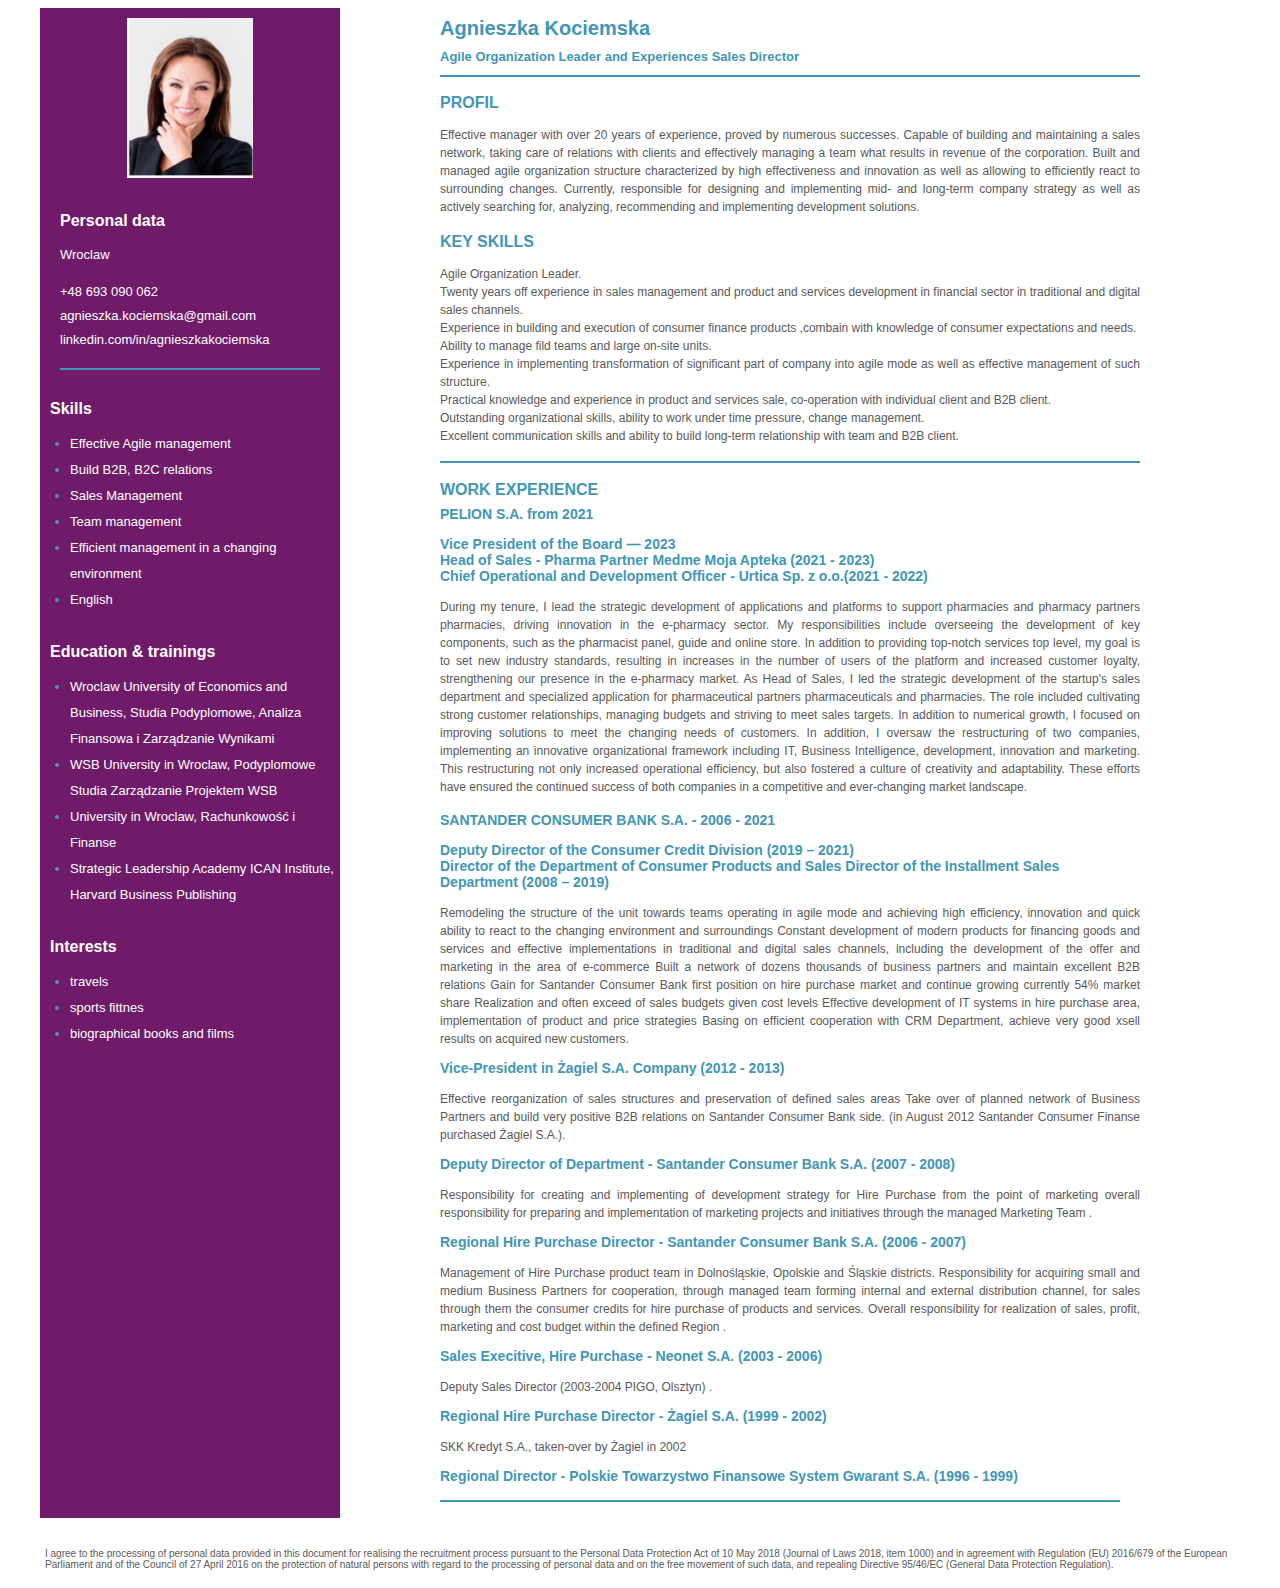
==== index.html @ 17594124 "correct tekst in english version  and polish version" ====
<!DOCTYPE html>
<html lang="en">

<head>
    <meta charset="UTF-8" />
    <meta http-equiv="X-UA-Compatible" content="IE=edge" />
    <meta name="viewport" content="width=device-width, initial-scale=1.0" />
    <title>Cv - AK</title>
    <link rel="preconnect" href="https://fonts.googleapis.com" />
    <link rel="preconnect" href="https://fonts.gstatic.com" crossorigin />
    <link href="https://fonts.googleapis.com/css2?family=Montserrat:wght@400;700&display=swap" rel="stylesheet" />
    <link href="style.css" rel="stylesheet" />
    <script src="index.js" defer></script>
</head>

<body>
    <div class="wrapper">
        <main>
            <div class="main-description">
                <h1>Agnieszka Kociemska</h1>
                <h2 class="job-title">Agile Organization Leader and Experiences Sales Director</h2>
                <h2 class="header-primary">profil</h2>
                <p class="description">
                    Effective manager with over 20 years of experience, proved by numerous successes. Capable of
                    building and maintaining a
                    sales network, taking care of relations with clients and effectively managing a team what results in
                    revenue of the
                    corporation. Built and managed agile organization structure characterized by high effectiveness and
                    innovation as well
                    as allowing to efficiently react to surrounding changes.
                    Currently, responsible for designing and implementing mid- and long-term company strategy as well as
                    actively searching
                    for, analyzing, recommending and implementing development solutions.

                </p>
            </div>
            <div>
                <h2 class="header-primary">Key skills</h2>

                <p class="description key-skills">Agile Organization Leader.<br>
                    Twenty years off experience in sales management and product and services development in financial
                    sector in
                    traditional and digital sales channels.<br>
                    Experience in building and execution of consumer finance products ,combain with knowledge of
                    consumer expectations and
                    needs.<br>
                    Ability to manage fild teams and large on-site units.<br>
                    Experience in implementing transformation of significant part of company into agile mode as well as
                    effective
                    management of such structure.<br>
                    Practical knowledge and experience in product and services sale, co-operation with individual client
                    and B2B client.<br>
                    Outstanding organizational skills, ability to work under time pressure, change management.<br>
                    Excellent communication skills and ability to build long-term relationship with team and B2B client.

                </p>
                </p>
            </div>

            <div>
                <p href="" class="borderline"></p>
                <h2 class="header-primary">Work Experience</h2>
                <!-- <div class="workicon"><img src="pelion2.png" alt="logo pelion" width="50" height="50"> -->
                <h3 class="job-name">PELION S.A. from 2021 </h3>
                <!-- </div> -->
                <h3 class="job-name">
                    Vice President of the Board — 2023
                    <br>
                    Head of Sales - Pharma Partner Medme Moja Apteka (2021 - 2023)
                    <br>
                    Chief Operational and Development Officer - Urtica Sp. z o.o.(2021 - 2022)
                </h3>
                <p class="description">During my tenure, I lead the strategic development of applications and platforms
                    to support pharmacies and pharmacy
                    partners
                    pharmacies, driving innovation in the e-pharmacy sector. My responsibilities include overseeing the
                    development of key
                    components, such as the pharmacist panel, guide and online store. In addition to providing top-notch
                    services
                    top level, my goal is to set new industry standards, resulting in increases in the number of
                    users of the platform and increased customer loyalty, strengthening our presence in the e-pharmacy
                    market.

                    As Head of Sales, I led the strategic development of the startup's sales department and specialized
                    application for
                    pharmaceutical partners
                    pharmaceuticals and pharmacies. The role included cultivating strong customer relationships,
                    managing budgets and
                    striving to meet sales targets. In addition to numerical growth, I focused on improving solutions to
                    meet the changing needs of customers.

                    In addition, I oversaw the restructuring of two companies, implementing an innovative organizational
                    framework including
                    IT, Business
                    Intelligence, development, innovation and marketing. This restructuring not only increased
                    operational efficiency, but
                    also
                    fostered a culture of creativity and adaptability. These efforts have ensured the continued success
                    of both companies in
                    a competitive and
                    ever-changing market landscape.

                </p>
                </p>
            </div>
            <div>
                <!-- <div class="workicon"><img src="stndr.png" alt="logo pelion"> -->
                <h3 class="job-name workicon">
                    SANTANDER CONSUMER BANK S.A. - 2006 - 2021
                </h3>
                <!-- </div> -->
                <h3 class="job-name">
                    Deputy Director of the Consumer Credit Division (2019 – 2021)<br> Director of the Department of
                    Consumer Products and Sales
                    Director of the Installment Sales Department (2008 – 2019)
                </h3>
                <p class="description">Remodeling the structure of the unit towards teams operating in agile mode and
                    achieving high efficiency, innovation
                    and quick ability to react to the changing environment and surroundings
                    Constant development of modern products for financing goods and services and effective
                    implementations in traditional
                    and digital sales channels, including the development of the offer and marketing in the area of
                    e-commerce
                    Built a network of dozens thousands of business partners and maintain excellent B2B relations
                    <!-- (increase from 20 th. in
                    2006 up to almost 30 th. 2021) -->
                    Gain for Santander Consumer Bank first position on hire purchase market and continue growing
                    <!-- (from third position in 2006),  -->
                    currently 54% market share
                    Realization and often exceed of sales budgets given cost levels
                    Effective development of IT systems in hire purchase area, implementation of product and price
                    strategies
                    Basing on efficient cooperation with CRM Department, achieve very good xsell results on acquired new
                    customers.
                </p>
            </div>
            <div>

                <h3 class="job-name">
                    Vice-President in Żagiel S.A. Company (2012 - 2013)
                </h3>
                <p class="description">Effective reorganization of sales structures and preservation of defined sales
                    areas
                    Take over of planned network of Business Partners and build very positive B2B relations on Santander
                    Consumer
                    Bank
                    side. (in August 2012 Santander Consumer Finanse purchased Żagiel S.A.).
                </p>
            </div>
            <div>

                <h3 class="job-name">
                    Deputy Director of Department - Santander Consumer Bank S.A. (2007 - 2008)
                </h3>
                <p class="description">Responsibility for creating and implementing of development strategy for Hire
                    Purchase from the point of marketing overall responsibility for preparing and implementation of
                    marketing projects and initiatives through the managed
                    Marketing Team
                    .</p>
            </div>
            <div>

                <h3 class="job-name">
                    Regional Hire Purchase Director - Santander Consumer Bank S.A. (2006 - 2007)
                </h3>
                <p class="description">Management of Hire Purchase product team in Dolnośląskie, Opolskie and Śląskie
                    districts. Responsibility for acquiring small and medium Business Partners for cooperation, through
                    managed team forming internal
                    and external distribution channel, for sales through them the consumer credits for hire purchase of
                    products and
                    services. Overall responsibility for realization of sales, profit, marketing and cost budget within
                    the defined Region
                    .</p>
            </div>
            <div>
                <!-- <div class="workicon"><img src="neonet.png" alt="logo pelion" width="50" height="50"> -->
                <h3 class="job-name">
                    Sales Execitive, Hire Purchase - Neonet S.A. (2003 - 2006)
                </h3>
                <!-- </div> -->
                <p class="description">Deputy Sales Director (2003-2004 PIGO, Olsztyn)
                    .</p>
            </div>

            <div>
                <!-- <div class="workicon"><img src="zagiel.png" alt="logo pelion" width="50" height="50"> -->
                <h3 class="job-name">
                    Regional Hire Purchase Director - Żagiel S.A. (1999 - 2002)
                </h3>
                <!-- </div> -->

                <p class="description">SKK Kredyt S.A., taken-over by Żagiel in 2002</p>
            </div>
            <div>

                <h3 class="job-name">
                    Regional Director - Polskie Towarzystwo Finansowe System Gwarant S.A. (1996 - 1999)
                </h3>

                <!-- <p class="description">SKK Kredyt S.A.</p> -->
            </div>

            <p class="underline"></p>

        </main>
        <aside>
            <img class="cv-photo" src="foto.png" width="300" height="auto" alt="Photography" />
            <div class="contact-block">
                <h2 class="header-secondary">Personal data</h2>
                <p class="contact-links">
                    Wroclaw</p>
                <a class="contact-links" href="tel:48 693 090 062">+48 693 090 062</a>

                <a class="contact-links" href="mailto:maciej.kociemski@gmail.com">agnieszka.kociemska@gmail.com</a>

                <a class="contact-links" href="https://linkedin.com/in/agnieszkakociemska"
                    target="_blank">linkedin.com/in/agnieszkakociemska
                </a>


                <p class="underline"></p>
            </div>
            <div class="skills-block">
                <h2 class="header-secondary">Skills</h2>
                <ul class="list-secondary">
                    <li><span class="list-secondary-item">Effective Agile management</span></li>
                    <li><span class="list-secondary-item">Build B2B, B2C relations</span></li>
                    <li><span class="list-secondary-item">Sales Management</span></li>
                    <li><span class="list-secondary-item">Team management</span></li>
                    <li><span class="list-secondary-item">Efficient management in a changing environment</span></li>
                    <li><span class="list-secondary-item">English</span></li>

                </ul>
            </div>
            <div class="education-block">
                <h2 class="header-secondary">Education & trainings</h2>
                <ul class="list-secondary">
                    <li><span class="list-secondary-item">Wroclaw University of Economics and Business, Studia
                            Podyplomowe, Analiza Finansowa i Zarządzanie Wynikami</span></li>
                    <li><span class="list-secondary-item">WSB University in Wroclaw, Podyplomowe Studia Zarządzanie
                            Projektem WSB</span></li>
                    <li><span class="list-secondary-item">University in Wroclaw, Rachunkowość i Finanse</span></li>
                    <li><span class="list-secondary-item">Strategic Leadership Academy ICAN Institute, Harvard Business
                            Publishing</span></li>


                </ul>
            </div>
            <!-- <div class="languages-block">
                <h2 class="header-secondary">Languages</h2>
                <ul class="list-secondary">
                    <li><span class="list-secondary-item">Polish - Native</span></li>
                    <li><span class="list-secondary-item">English - elementary proficency</span></li>
                </ul>
            </div> -->


            <!-- <div class="licences-block">
                <h2 class="header-secondary">Licences & ceritfications</h2>
                <ul class="list-secondary">

                    <li>
                        <span class="list-secondary-item">Certificate Fullstack Developer</span>
                    </li>
                    <li>
                        <span class="list-secondary-item">Certified Internet Marketer Google</span>
                    </li>
                    <li>
                        <span class="list-secondary-item">Skills of Tommorow Google and SGH Warsaw</span>
                    </li>
                </ul>
            </div> -->
            <div class="interest-block">
                <h2 class="header-secondary">Interests</h2>
                <ul class="list-secondary">
                    <li><span class="list-secondary-item"> travels </span></li>
                    <li><span class="list-secondary-item"> sports fittnes </span></li>
                    <li><span class="list-secondary-item"> biographical books and films</span></li>
                    </p>
            </div>
        </aside>
    </div>
    <footer class="wrapper-footer">
        <p class="text-footer">
            I agree to the processing of personal data provided in this document for
            realising the recruitment process pursuant to the Personal Data
            Protection Act of 10 May 2018 (Journal of Laws 2018, item 1000) and in
            agreement with Regulation (EU) 2016/679 of the European Parliament and
            of the Council of 27 April 2016 on the protection of natural persons
            with regard to the processing of personal data and on the free movement
            of such data, and repealing Directive 95/46/EC (General Data Protection
            Regulation).
        </p>
    </footer>
</body>

</html>
---- style.css ----
* {
  color: rgb(65, 150, 183);
}

body {
  font-family: Verdana, Geneva, Tahoma, sans-serif;
  background: #ffffff;
}

.wrapper {
  display: flex;
  flex-direction: row-reverse;
  justify-content: center;
  width: 1200px;
  margin: 0 auto 0 auto;
  background: #fff;
}

span {
  color: #fff;
}

.descript_ {
  color: #0077b5;
}
.wrapper-footer {
  display: flex;
  flex-direction: row-reverse;
  justify-content: center;
  width: 1200px;
  margin: 0 auto 0 auto;
  background: #ffffff;
  margin-top: 20px;
}

.text-footer {
  padding-left: 5px;
  padding-right: 5px;
  font-size: 10px;
  color: #595959;
}

aside {
  width: 400px;
  background: #680f62f2;
  height: auto;
}

.cv-photo {
  border: transparent;
  margin-top: 10px;

  width: 300px;
  height: 160px;

  object-fit: contain;
}

.header-secondary {
  color: #ffffff;
}

.underline {
  border-bottom: 1px solid #fff;
  width: auto;
  margin-right: 20px;
}

.contact-links {
  text-decoration: none;
  color: #ffffff;
  font-size: 13px;
  line-height: 24px;
}

.bold {
  font-weight: 700;
}

.list-secondary {
  font-size: 13px;
  line-height: 26px;
  margin-left: 20px;
  padding-left: 0px;
  /* list-style-position: inside; */
}

.list-third {
  list-style: none;
}

.list-third-item {
  font-size: 13px;
  line-height: 24px;
  margin-left: -40px;
  padding-left: 0px;
  list-style-position: inside;
}

.list-secondary-item {
  color: #ffffff;
}

.contact-block {
  margin-top: 30px;
  margin-left: 20px;
}

.skills-block {
  margin-top: 30px;
  margin-left: 10px;
}
.borderline {
  margin-top: 10px;
  border-bottom: 2px solid;
}

.education-block {
  margin-top: 30px;
  margin-left: 10px;
}

.licences-block {
  margin-top: 30px;
  margin-left: 10px;
}

.languages-block {
  margin-top: 30px;
  margin-left: 10px;
}

.interest-block {
  margin-top: 30px;
  margin-left: 10px;
}

main {
  padding: 15px 100px 0px 100px;
  height: auto;
}

.main-description {
  width: 700px;
}

.job-title {
  font-size: 13px;
  font-weight: 700;
  line-height: 17px;
  border-bottom: 2px solid;
  padding-bottom: 10px;
}

.underline {
  border-bottom: 2px solid;
  /* padding-bottom: 5px; */
}

h1 {
  font-size: 20px;
  font-weight: 700;
  line-height: 10px;
  margin: 0px;
}

h2 {
  font-size: 16px;
  margin-top: 15px;
  margin-bottom: 5px;
}

h3 {
  /* margin-top: 5px; */
  /* margin-bottom: 5px; */
}

.description {
  color: #595959;
  font-size: 12px;
  font-weight: 400;
  line-height: 18px;
  text-align: justify;
}

.projects {
  width: 700px;
}

.list-primary {
  font-size: 13px;
  font-weight: 700;
  line-height: 24px;
  padding-left: 0;
  list-style-position: inside;
  display: flex;
  flex-direction: column;
}

.list-primary li {
  display: flex;
  justify-content: space-between;
  margin-bottom: 10px;
}

.list-primary-item {
  color: #595959;
  font-size: 13px;
  font-weight: 400;
  line-height: 24px;
  text-decoration-line: underline;
  text-align: right;
}

.border {
  font-size: 4px;
  color: #ffffff;
  border-bottom: dashed 1px #a8a8a8;
}

.header-primary {
  padding-top: 2px;
  padding-bottom: 2px;
  text-transform: uppercase;
  font-size: 16px;
  font-weight: 700;
  line-height: 18px;
}
.workicon {
  display: flex;
  align-items: center;
  padding: 0px;
}
.workicon h3 {
  margin-left: 10px;
}
.workicon img {
  margin-left: -60px;
}

.job-name {
  margin-top: 5px;
  font-size: 14px;
  font-weight: 700;
}

.highlight {
  color: #fb6d3a;
}

.job-date {
  color: #a8a8a8;
  font-size: 12px;
  font-weight: 400;
  margin-top: 5px;
  margin-bottom: 5px;
}

.job-list {
  font-size: 13px;
  font-weight: 400;
  line-height: 20px;
  text-align: justify;
  margin-top: 5px;
}

.education {
  margin-top: 20px;
}

.university {
  color: #fb6d3a;
  font-size: 15px;
  font-weight: 700;
  line-height: 20px;
}
/* 
.other {
  color: #ffffff;
  font-size: 13px;
  line-height: 20px;
  padding-right: 30px;
} */

.projects-description {
  display: flex;
  margin: 0px;
}

.project-item {
  font-size: 12px;
  font-weight: 400;
  line-height: 14px;
}

.list-primary-text {
  font-weight: 700;
}

.linkedin-icon {
  fill: #0077b5;
  margin-top: 15px;
  margin-left: 15px;
}

.github-icon {
  fill: #0077b5;
  /* margin-top: 15px;
    margin-left: 15px; */
}
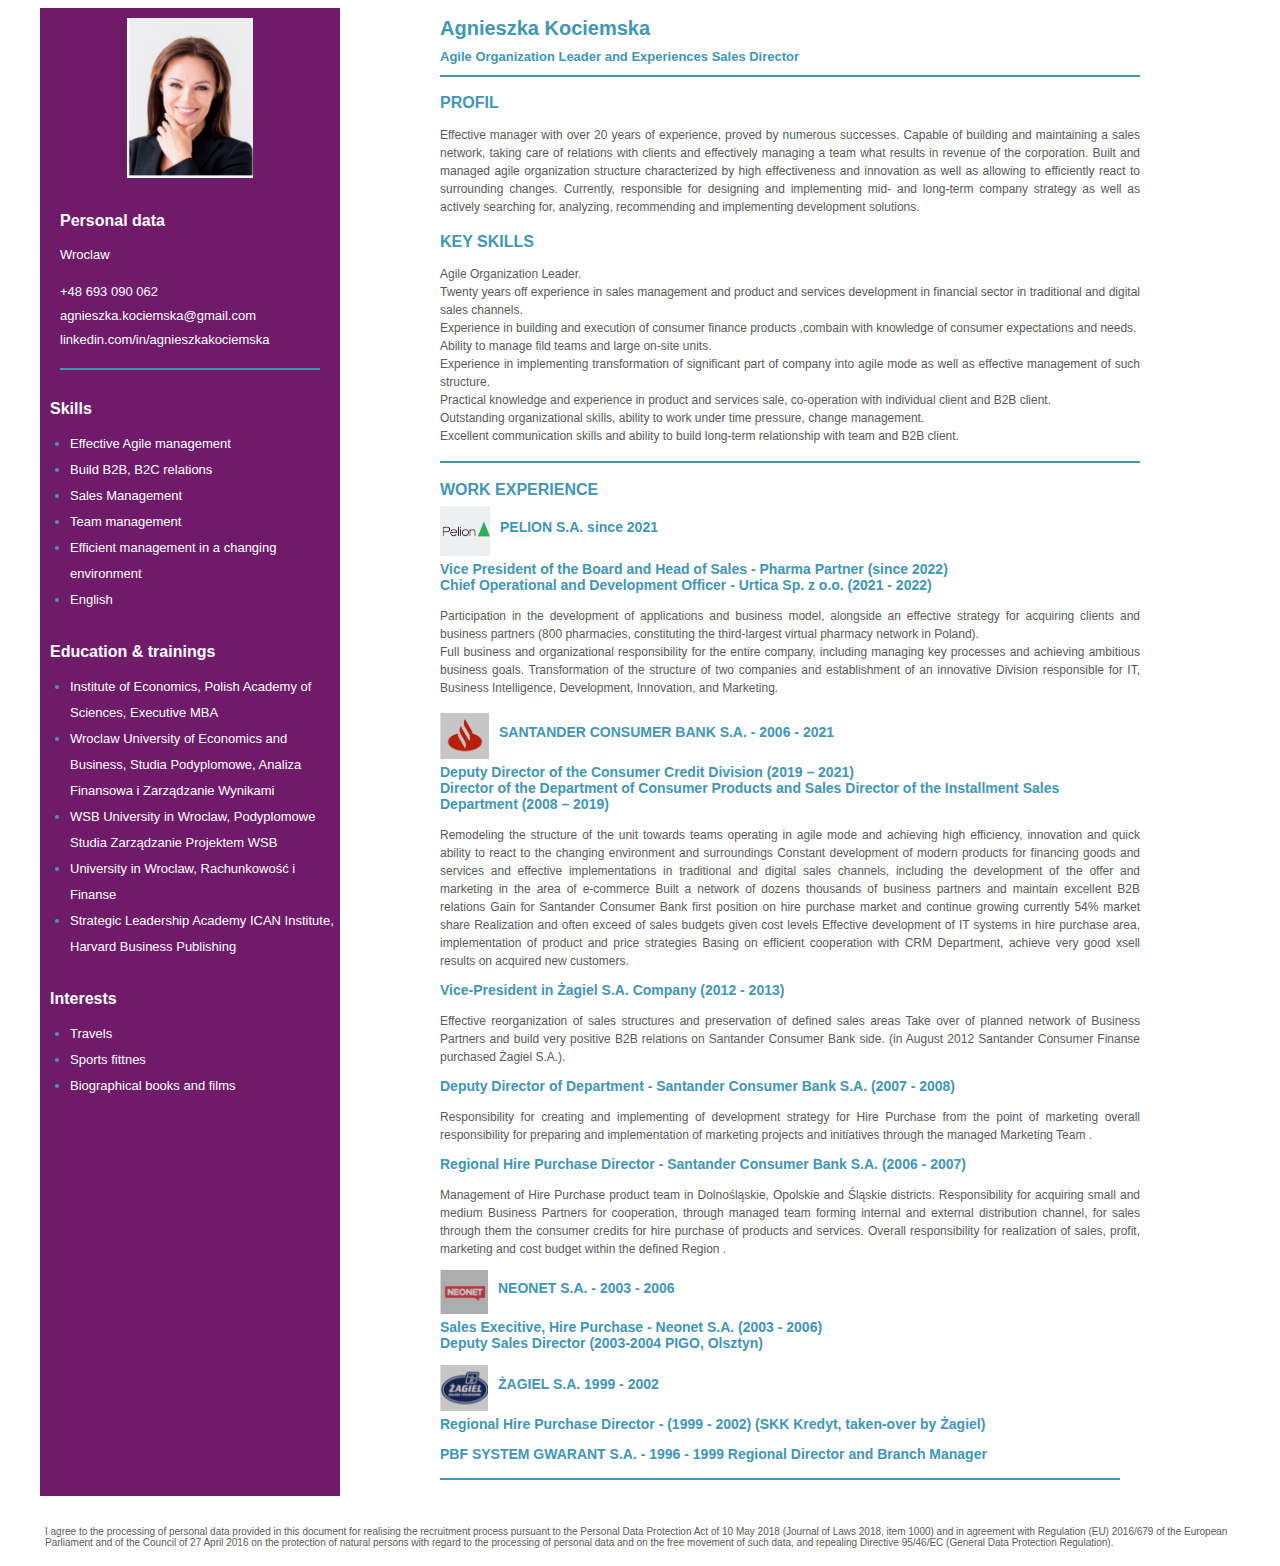
==== commit c754091d: "fix text" ====
--- a/index.html
+++ b/index.html
@@ -60,55 +60,33 @@
             <div>
                 <p href="" class="borderline"></p>
                 <h2 class="header-primary">Work Experience</h2>
-                <!-- <div class="workicon"><img src="pelion2.png" alt="logo pelion" width="50" height="50"> -->
-                <h3 class="job-name">PELION S.A. from 2021 </h3>
-                <!-- </div> -->
-                <h3 class="job-name">
-                    Vice President of the Board — 2023
+                <div class="workicon"><img src="pelion2.png" alt="logo pelion" width="50" height="50">
+                    <h3 class="job-name">PELION S.A. since 2021 </h3>
+                </div>
+                <h3 class="job-name">
+                    Vice President of the Board and
+
+                    Head of Sales - Pharma Partner (since 2022)
                     <br>
-                    Head of Sales - Pharma Partner Medme Moja Apteka (2021 - 2023)
-                    <br>
-                    Chief Operational and Development Officer - Urtica Sp. z o.o.(2021 - 2022)
-                </h3>
-                <p class="description">During my tenure, I lead the strategic development of applications and platforms
-                    to support pharmacies and pharmacy
-                    partners
-                    pharmacies, driving innovation in the e-pharmacy sector. My responsibilities include overseeing the
-                    development of key
-                    components, such as the pharmacist panel, guide and online store. In addition to providing top-notch
-                    services
-                    top level, my goal is to set new industry standards, resulting in increases in the number of
-                    users of the platform and increased customer loyalty, strengthening our presence in the e-pharmacy
-                    market.
-
-                    As Head of Sales, I led the strategic development of the startup's sales department and specialized
-                    application for
-                    pharmaceutical partners
-                    pharmaceuticals and pharmacies. The role included cultivating strong customer relationships,
-                    managing budgets and
-                    striving to meet sales targets. In addition to numerical growth, I focused on improving solutions to
-                    meet the changing needs of customers.
-
-                    In addition, I oversaw the restructuring of two companies, implementing an innovative organizational
-                    framework including
-                    IT, Business
-                    Intelligence, development, innovation and marketing. This restructuring not only increased
-                    operational efficiency, but
-                    also
-                    fostered a culture of creativity and adaptability. These efforts have ensured the continued success
-                    of both companies in
-                    a competitive and
-                    ever-changing market landscape.
-
-                </p>
-                </p>
-            </div>
-            <div>
-                <!-- <div class="workicon"><img src="stndr.png" alt="logo pelion"> -->
-                <h3 class="job-name workicon">
-                    SANTANDER CONSUMER BANK S.A. - 2006 - 2021
-                </h3>
-                <!-- </div> -->
+                    Chief Operational and Development Officer - Urtica Sp. z o.o. (2021 - 2022)
+                </h3>
+                <p class="description">
+
+                    Participation in the development of applications and business model, alongside an effective strategy for acquiring
+                    clients and business partners (800 pharmacies, constituting the third-largest virtual pharmacy network in Poland). <br>Full
+                    business and organizational responsibility for the entire company, including managing key processes and achieving
+                    ambitious business goals. Transformation of the structure of two companies and establishment of an innovative Division
+                    responsible for IT, Business Intelligence, Development, Innovation, and Marketing.
+
+                </p>
+                </p>
+            </div>
+            <div>
+                <div class="workicon"><img src="stndr.png" alt="logo pelion">
+                    <h3 class="job-name workicon">
+                        SANTANDER CONSUMER BANK S.A. - 2006 - 2021
+                    </h3>
+                </div>
                 <h3 class="job-name">
                     Deputy Director of the Consumer Credit Division (2019 – 2021)<br> Director of the Department of
                     Consumer Products and Sales
@@ -174,31 +152,34 @@
             </div>
             <div>
                 <!-- <div class="workicon"><img src="neonet.png" alt="logo pelion" width="50" height="50"> -->
-                <h3 class="job-name">
-                    Sales Execitive, Hire Purchase - Neonet S.A. (2003 - 2006)
-                </h3>
-                <!-- </div> -->
-                <p class="description">Deputy Sales Director (2003-2004 PIGO, Olsztyn)
-                    .</p>
+                <div class="workicon"><img src="neonet.png" alt="logo pelion">
+                    <h3 class="job-name workicon">
+                        NEONET S.A. - 2003 - 2006
+                    </h3>
+                </div>
+                <h3 class="job-name">
+                    Sales Execitive, Hire Purchase - Neonet S.A. (2003 - 2006)<br>Deputy Sales Director (2003-2004 PIGO,
+                    Olsztyn)
+
             </div>
 
             <div>
                 <!-- <div class="workicon"><img src="zagiel.png" alt="logo pelion" width="50" height="50"> -->
-                <h3 class="job-name">
-                    Regional Hire Purchase Director - Żagiel S.A. (1999 - 2002)
-                </h3>
-                <!-- </div> -->
-
-                <p class="description">SKK Kredyt S.A., taken-over by Żagiel in 2002</p>
-            </div>
-            <div>
-
-                <h3 class="job-name">
-                    Regional Director - Polskie Towarzystwo Finansowe System Gwarant S.A. (1996 - 1999)
-                </h3>
-
-                <!-- <p class="description">SKK Kredyt S.A.</p> -->
-            </div>
+                <div class="workicon"><img src="zagiel.png" alt="logo pelion">
+                    <h3 class="job-name workicon">ŻAGIEL S.A. 1999 - 2002</h3>
+                </div>
+                <h3 class="job-name">Regional Hire Purchase Director - (1999 - 2002)
+                    (SKK Kredyt, taken-over by Żagiel)</p>
+            </div>
+            <div>
+
+                <!-- <div class="workicon"><img src="zagiel.png" alt="logo pelion"> -->
+                <h3 class="job-name workicon">PBF SYSTEM GWARANT S.A. - 1996 - 1999
+                    Regional Director and Branch Manager </h3>
+            </div>
+
+            <!-- <p class="description">SKK Kredyt S.A.</p> -->
+            <!-- </div> -->
 
             <p class="underline"></p>
 
@@ -235,6 +216,8 @@
             <div class="education-block">
                 <h2 class="header-secondary">Education & trainings</h2>
                 <ul class="list-secondary">
+                    <li><span class="list-secondary-item">Institute of Economics, Polish Academy of Sciences, Executive MBA
+                            </span></li>
                     <li><span class="list-secondary-item">Wroclaw University of Economics and Business, Studia
                             Podyplomowe, Analiza Finansowa i Zarządzanie Wynikami</span></li>
                     <li><span class="list-secondary-item">WSB University in Wroclaw, Podyplomowe Studia Zarządzanie
@@ -246,36 +229,14 @@
 
                 </ul>
             </div>
-            <!-- <div class="languages-block">
-                <h2 class="header-secondary">Languages</h2>
-                <ul class="list-secondary">
-                    <li><span class="list-secondary-item">Polish - Native</span></li>
-                    <li><span class="list-secondary-item">English - elementary proficency</span></li>
-                </ul>
-            </div> -->
-
-
-            <!-- <div class="licences-block">
-                <h2 class="header-secondary">Licences & ceritfications</h2>
-                <ul class="list-secondary">
-
-                    <li>
-                        <span class="list-secondary-item">Certificate Fullstack Developer</span>
-                    </li>
-                    <li>
-                        <span class="list-secondary-item">Certified Internet Marketer Google</span>
-                    </li>
-                    <li>
-                        <span class="list-secondary-item">Skills of Tommorow Google and SGH Warsaw</span>
-                    </li>
-                </ul>
-            </div> -->
+
+
             <div class="interest-block">
                 <h2 class="header-secondary">Interests</h2>
                 <ul class="list-secondary">
-                    <li><span class="list-secondary-item"> travels </span></li>
-                    <li><span class="list-secondary-item"> sports fittnes </span></li>
-                    <li><span class="list-secondary-item"> biographical books and films</span></li>
+                    <li><span class="list-secondary-item"> Travels </span></li>
+                    <li><span class="list-secondary-item"> Sports fittnes </span></li>
+                    <li><span class="list-secondary-item"> Biographical books and films</span></li>
                     </p>
             </div>
         </aside>
--- a/style.css
+++ b/style.css
@@ -235,7 +235,7 @@
   margin-left: 10px;
 }
 .workicon img {
-  margin-left: -60px;
+  margin-left: 0px;
 }
 
 .job-name {
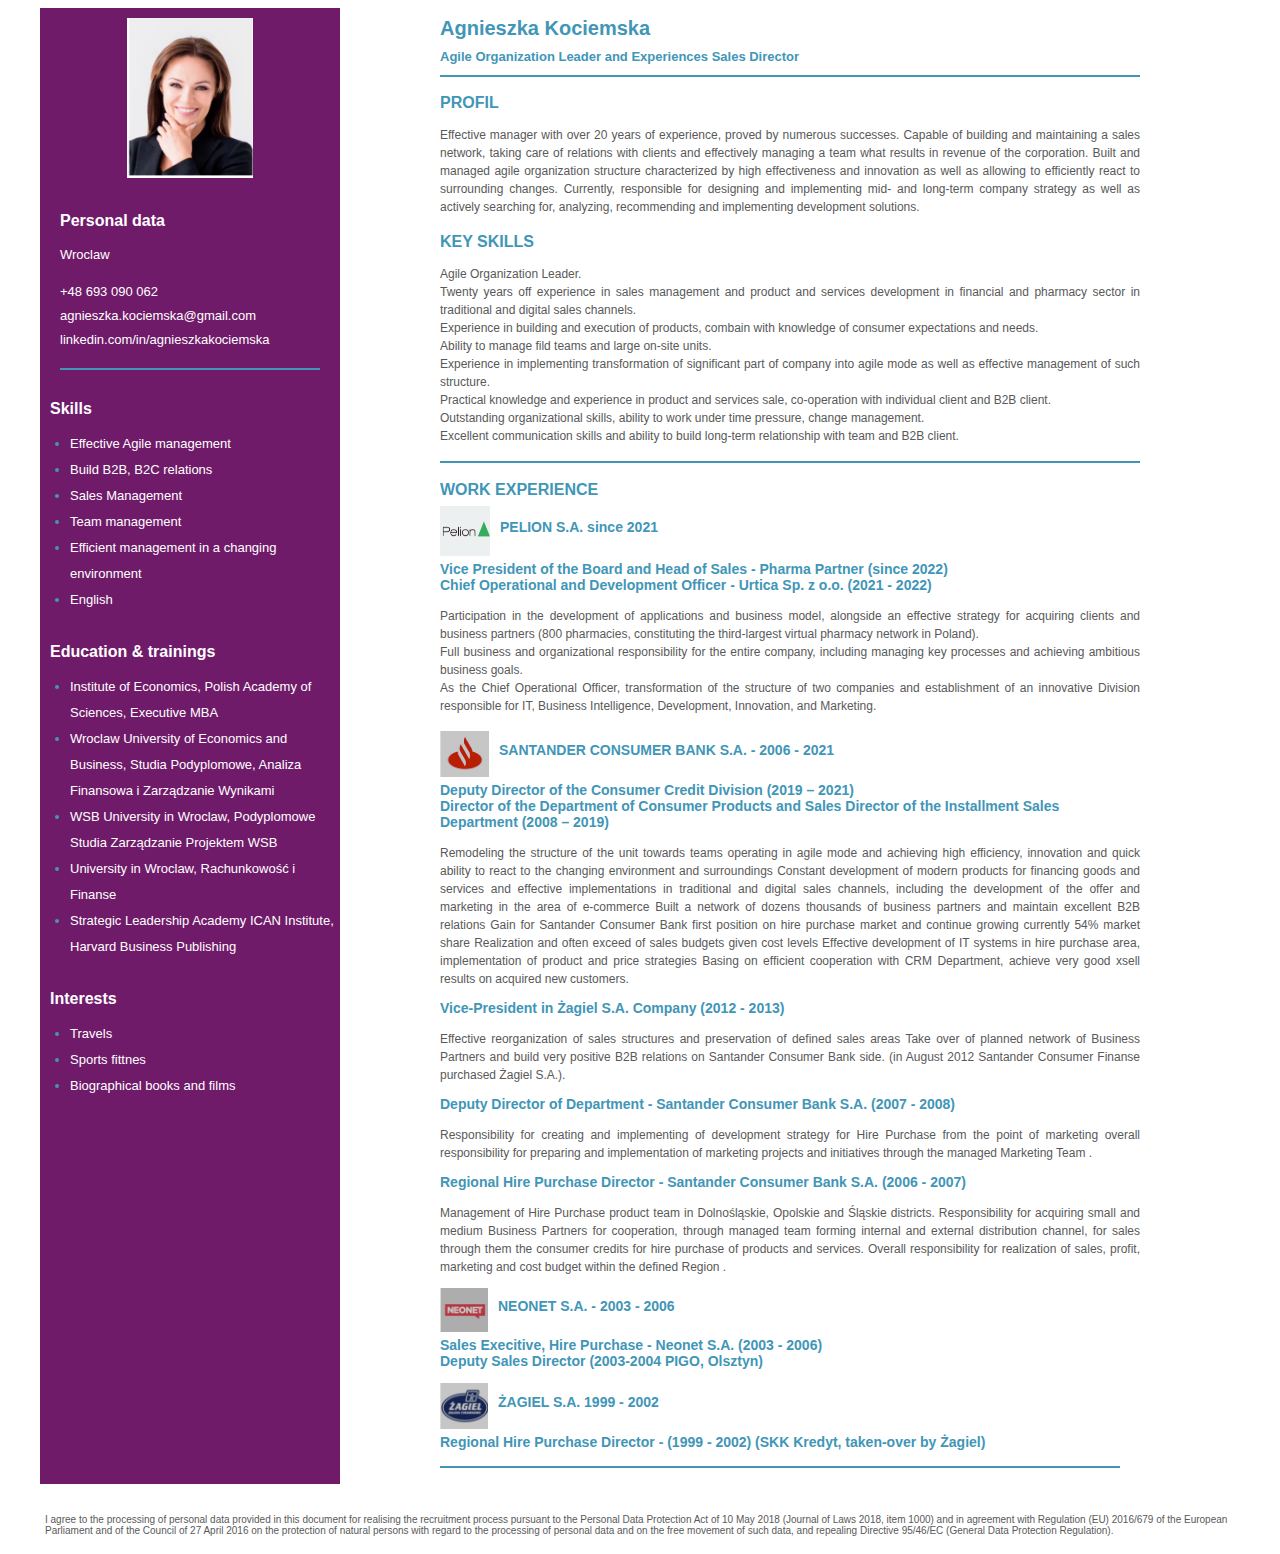
==== commit 046bdcce: "fix bug and add texts" ====
--- a/index.html
+++ b/index.html
@@ -38,10 +38,10 @@
                 <h2 class="header-primary">Key skills</h2>
 
                 <p class="description key-skills">Agile Organization Leader.<br>
-                    Twenty years off experience in sales management and product and services development in financial
+                    Twenty years off experience in sales management and product and services development in financial and pharmacy
                     sector in
                     traditional and digital sales channels.<br>
-                    Experience in building and execution of consumer finance products ,combain with knowledge of
+                    Experience in building and execution of products, combain with knowledge of
                     consumer expectations and
                     needs.<br>
                     Ability to manage fild teams and large on-site units.<br>
@@ -75,7 +75,7 @@
                     Participation in the development of applications and business model, alongside an effective strategy for acquiring
                     clients and business partners (800 pharmacies, constituting the third-largest virtual pharmacy network in Poland). <br>Full
                     business and organizational responsibility for the entire company, including managing key processes and achieving
-                    ambitious business goals. Transformation of the structure of two companies and establishment of an innovative Division
+                    ambitious business goals. <br>As the Chief Operational Officer, transformation  of the structure of two companies and establishment of an innovative Division
                     responsible for IT, Business Intelligence, Development, Innovation, and Marketing.
 
                 </p>
@@ -171,15 +171,9 @@
                 <h3 class="job-name">Regional Hire Purchase Director - (1999 - 2002)
                     (SKK Kredyt, taken-over by Żagiel)</p>
             </div>
-            <div>
-
-                <!-- <div class="workicon"><img src="zagiel.png" alt="logo pelion"> -->
-                <h3 class="job-name workicon">PBF SYSTEM GWARANT S.A. - 1996 - 1999
-                    Regional Director and Branch Manager </h3>
-            </div>
-
-            <!-- <p class="description">SKK Kredyt S.A.</p> -->
-            <!-- </div> -->
+           
+
+               
 
             <p class="underline"></p>
 
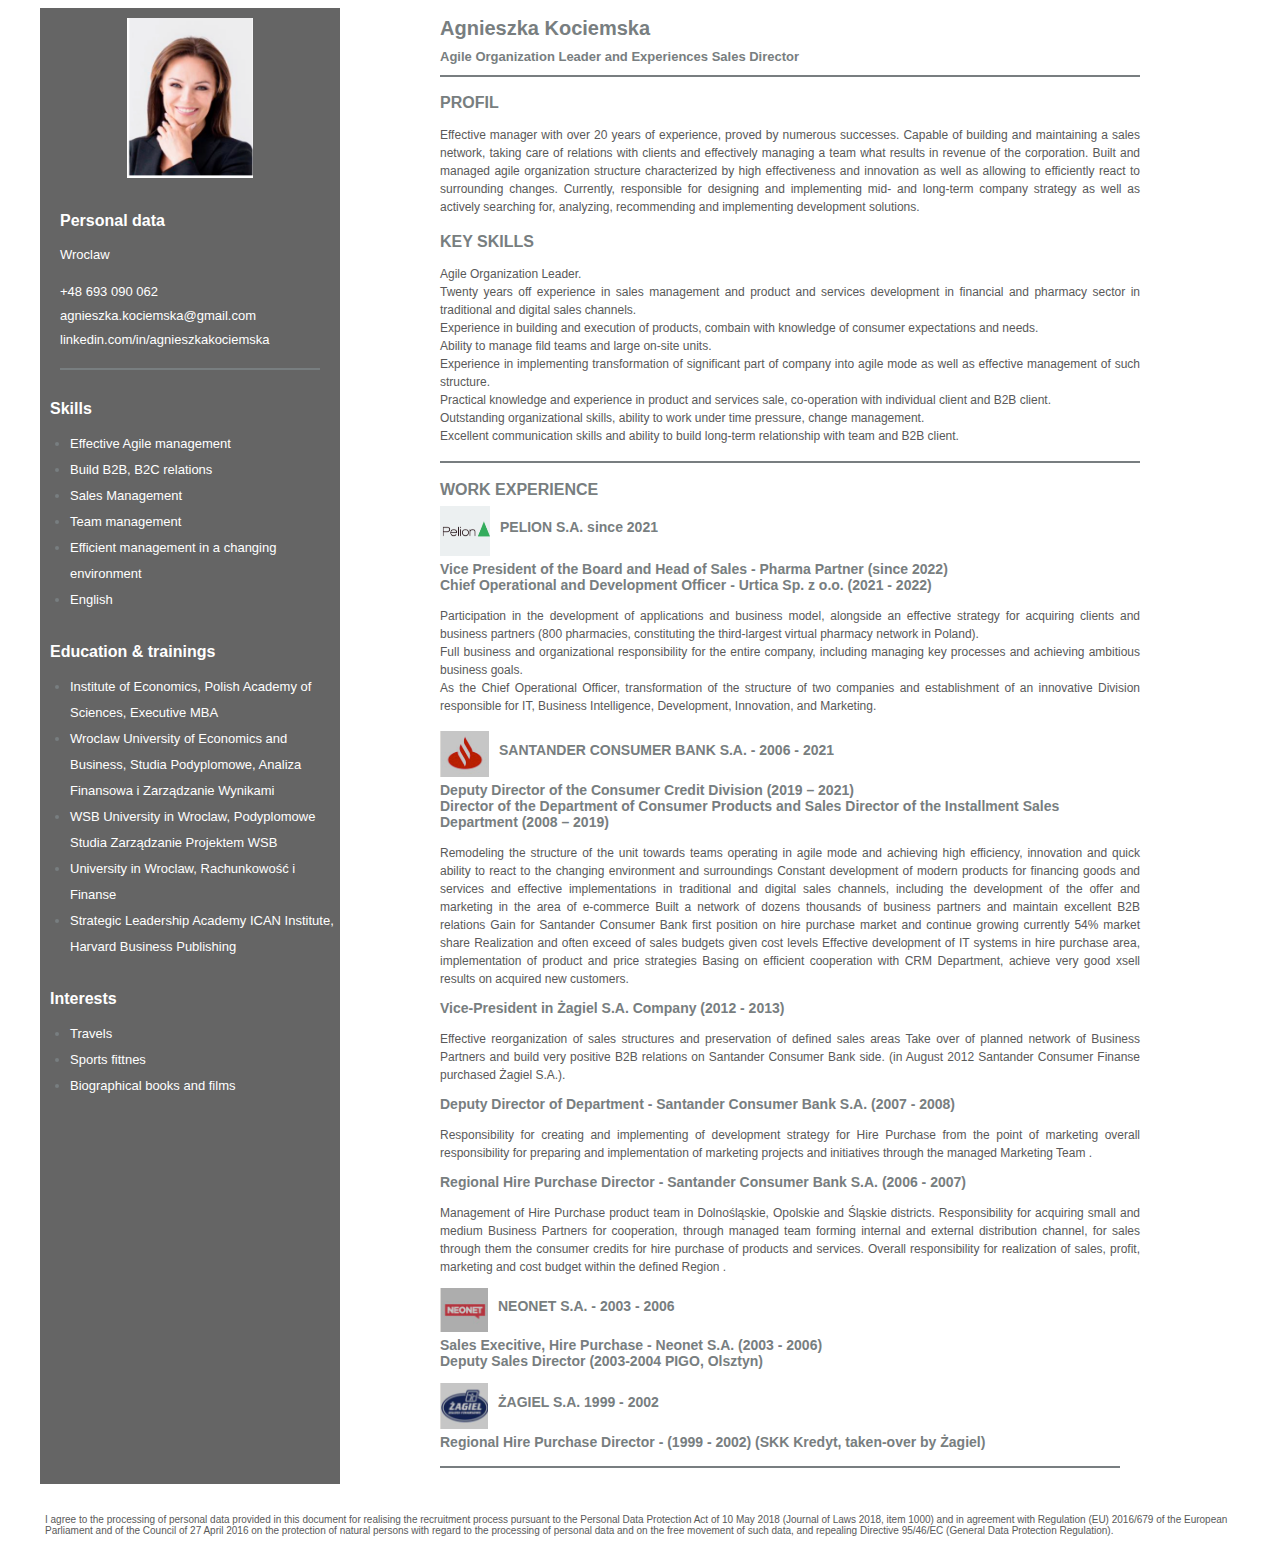
==== commit 74fcdcc1: "style" ====
--- a/index.html
+++ b/index.html
@@ -38,7 +38,8 @@
                 <h2 class="header-primary">Key skills</h2>
 
                 <p class="description key-skills">Agile Organization Leader.<br>
-                    Twenty years off experience in sales management and product and services development in financial and pharmacy
+                    Twenty years off experience in sales management and product and services development in financial
+                    and pharmacy
                     sector in
                     traditional and digital sales channels.<br>
                     Experience in building and execution of products, combain with knowledge of
@@ -72,10 +73,14 @@
                 </h3>
                 <p class="description">
 
-                    Participation in the development of applications and business model, alongside an effective strategy for acquiring
-                    clients and business partners (800 pharmacies, constituting the third-largest virtual pharmacy network in Poland). <br>Full
-                    business and organizational responsibility for the entire company, including managing key processes and achieving
-                    ambitious business goals. <br>As the Chief Operational Officer, transformation  of the structure of two companies and establishment of an innovative Division
+                    Participation in the development of applications and business model, alongside an effective strategy
+                    for acquiring
+                    clients and business partners (800 pharmacies, constituting the third-largest virtual pharmacy
+                    network in Poland). <br>Full
+                    business and organizational responsibility for the entire company, including managing key processes
+                    and achieving
+                    ambitious business goals. <br>As the Chief Operational Officer, transformation of the structure of
+                    two companies and establishment of an innovative Division
                     responsible for IT, Business Intelligence, Development, Innovation, and Marketing.
 
                 </p>
@@ -171,15 +176,16 @@
                 <h3 class="job-name">Regional Hire Purchase Director - (1999 - 2002)
                     (SKK Kredyt, taken-over by Żagiel)</p>
             </div>
-           
-
-               
+
+
+
 
             <p class="underline"></p>
 
         </main>
-        <aside>
+        <aside><a href="pl-index.html">
             <img class="cv-photo" src="foto.png" width="300" height="auto" alt="Photography" />
+           </a>
             <div class="contact-block">
                 <h2 class="header-secondary">Personal data</h2>
                 <p class="contact-links">
@@ -210,8 +216,9 @@
             <div class="education-block">
                 <h2 class="header-secondary">Education & trainings</h2>
                 <ul class="list-secondary">
-                    <li><span class="list-secondary-item">Institute of Economics, Polish Academy of Sciences, Executive MBA
-                            </span></li>
+                    <li><span class="list-secondary-item">Institute of Economics, Polish Academy of Sciences, Executive
+                            MBA
+                        </span></li>
                     <li><span class="list-secondary-item">Wroclaw University of Economics and Business, Studia
                             Podyplomowe, Analiza Finansowa i Zarządzanie Wynikami</span></li>
                     <li><span class="list-secondary-item">WSB University in Wroclaw, Podyplomowe Studia Zarządzanie
--- a/style.css
+++ b/style.css
@@ -1,5 +1,5 @@
 * {
-  color: rgb(65, 150, 183);
+  color: rgb(120, 126, 128);
 }
 
 body {
@@ -42,7 +42,7 @@
 
 aside {
   width: 400px;
-  background: #680f62f2;
+  background: rgb(101, 101, 101);
   height: auto;
 }
 
@@ -168,11 +168,6 @@
   font-size: 16px;
   margin-top: 15px;
   margin-bottom: 5px;
-}
-
-h3 {
-  /* margin-top: 5px; */
-  /* margin-bottom: 5px; */
 }
 
 .description {
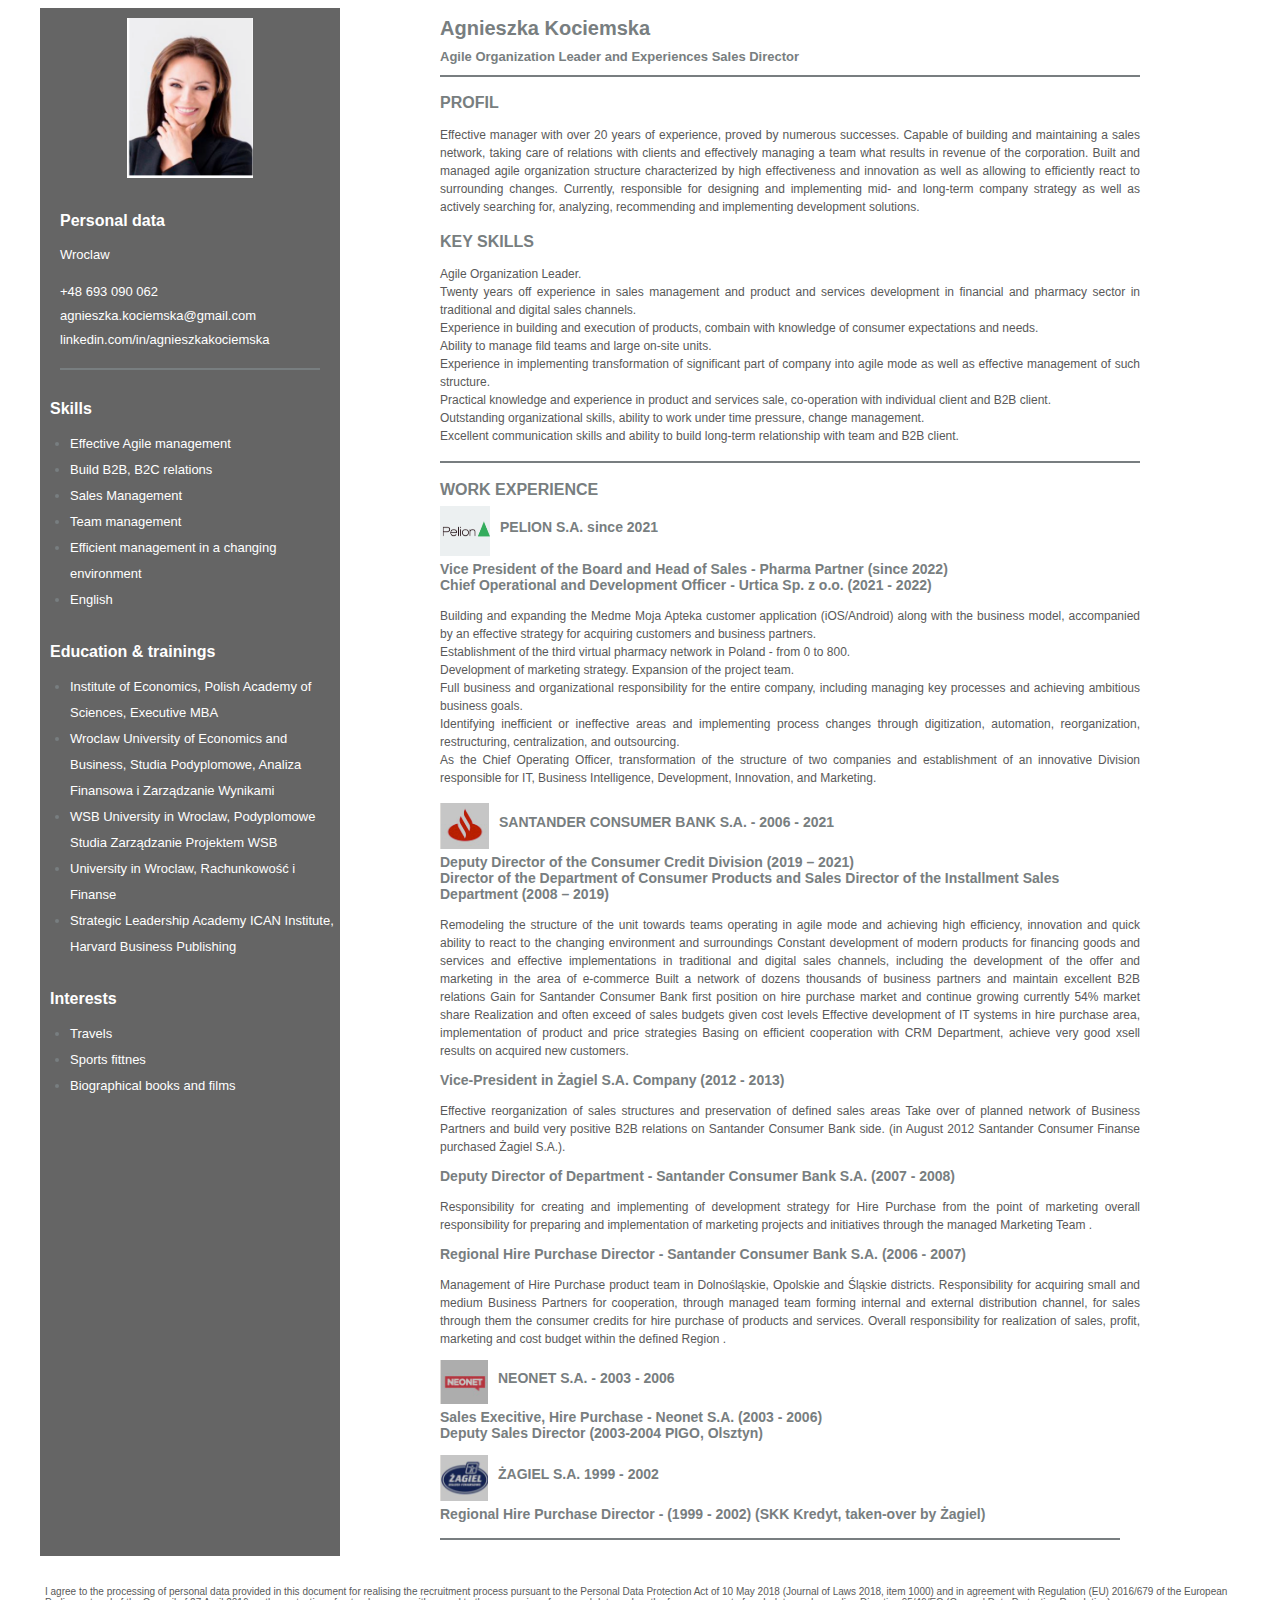
==== commit fd841e6f: "change work exp" ====
--- a/index.html
+++ b/index.html
@@ -73,7 +73,7 @@
                 </h3>
                 <p class="description">
 
-                    Participation in the development of applications and business model, alongside an effective strategy
+                    <!-- Participation in the development of applications and business model, alongside an effective strategy
                     for acquiring
                     clients and business partners (800 pharmacies, constituting the third-largest virtual pharmacy
                     network in Poland). <br>Full
@@ -81,8 +81,17 @@
                     and achieving
                     ambitious business goals. <br>As the Chief Operational Officer, transformation of the structure of
                     two companies and establishment of an innovative Division
-                    responsible for IT, Business Intelligence, Development, Innovation, and Marketing.
-
+                    responsible for IT, Business Intelligence, Development, Innovation, and Marketing. -->
+Building and expanding the Medme Moja Apteka customer application (iOS/Android) along with the business model,
+accompanied by an effective strategy for acquiring customers and business partners.
+<br>Establishment of the third virtual pharmacy network in Poland - from 0 to 800.
+<br>Development of marketing strategy. Expansion of the project team.
+<br>Full business and organizational responsibility for the entire company, including managing key processes and
+achieving ambitious business goals.
+<br>Identifying inefficient or ineffective areas and implementing process changes through digitization, automation,
+reorganization, restructuring, centralization, and outsourcing.
+<br>As the Chief Operating Officer, transformation of the structure of two companies and establishment of an innovative
+Division responsible for IT, Business Intelligence, Development, Innovation, and Marketing.
                 </p>
                 </p>
             </div>
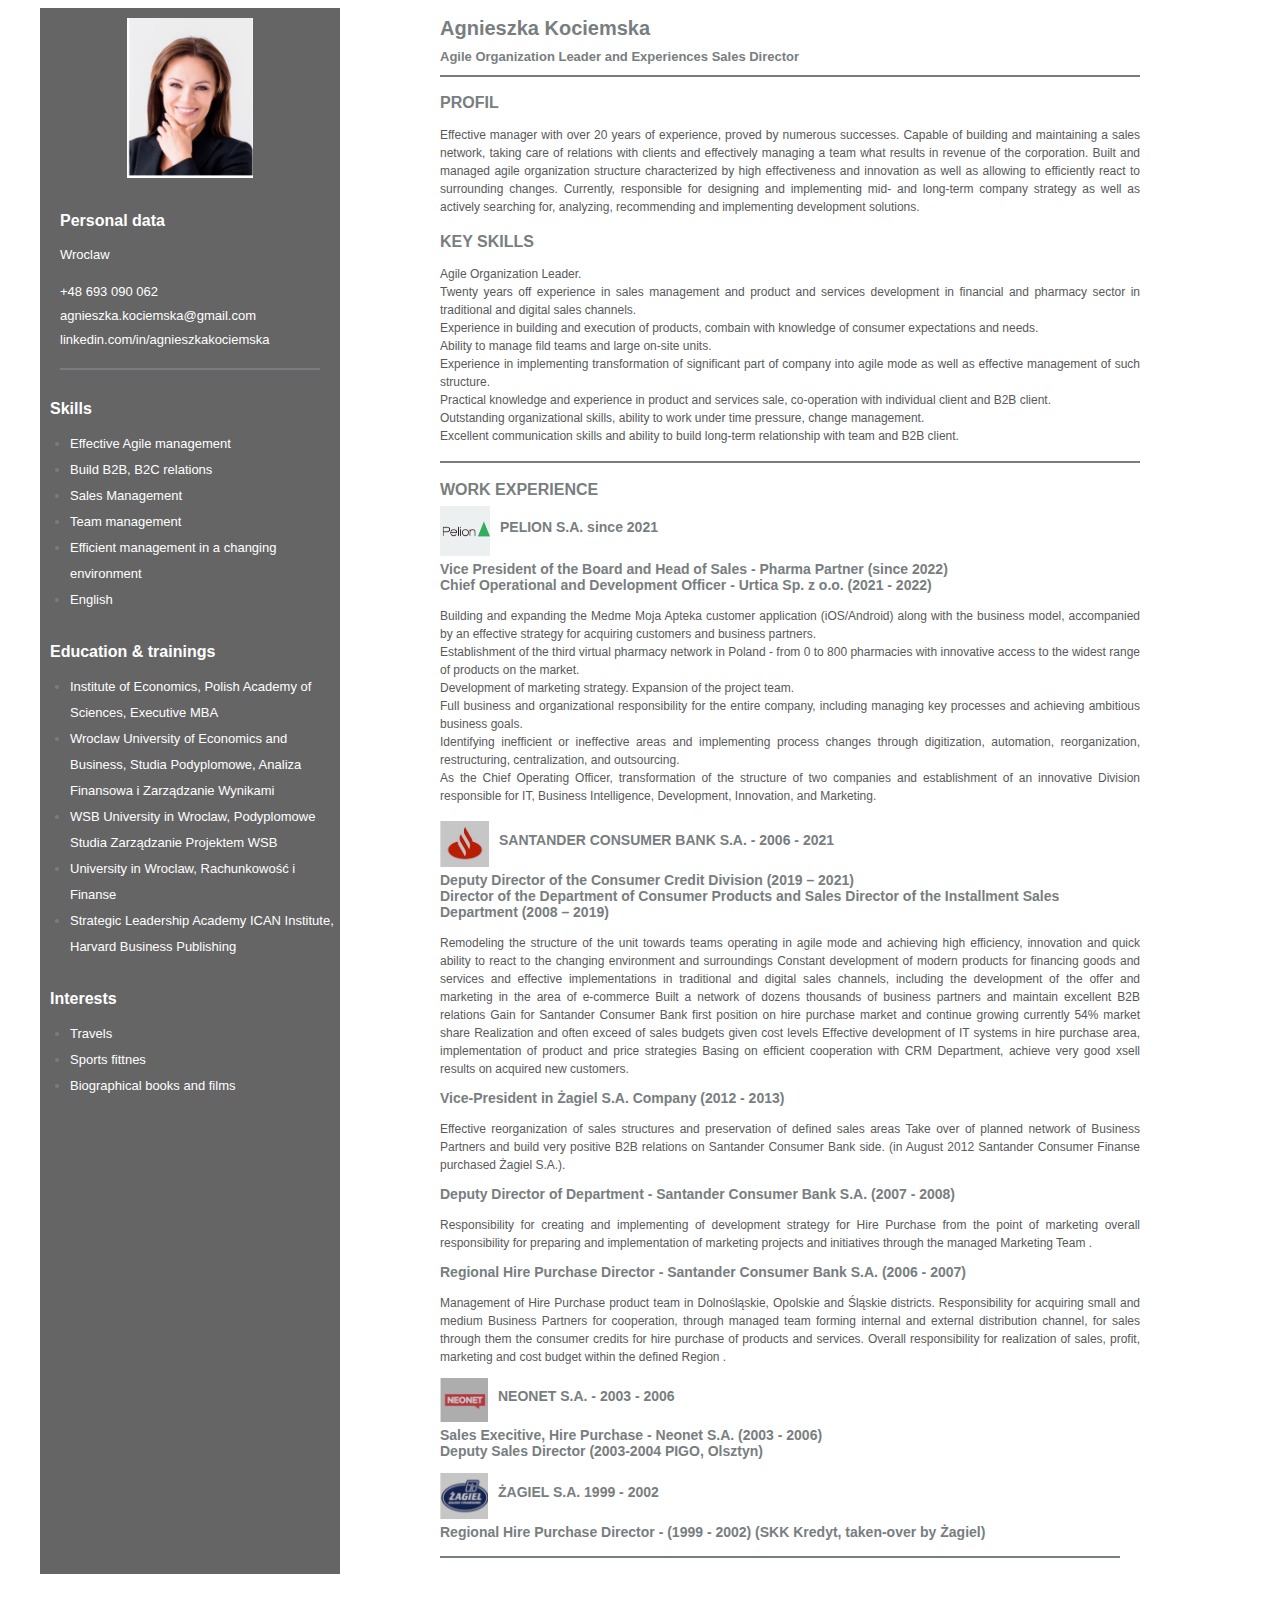
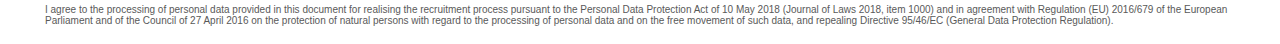
==== commit 7c07e92f: "add work exp" ====
--- a/index.html
+++ b/index.html
@@ -84,7 +84,7 @@
                     responsible for IT, Business Intelligence, Development, Innovation, and Marketing. -->
 Building and expanding the Medme Moja Apteka customer application (iOS/Android) along with the business model,
 accompanied by an effective strategy for acquiring customers and business partners.
-<br>Establishment of the third virtual pharmacy network in Poland - from 0 to 800.
+<br>Establishment of the third virtual pharmacy network in Poland - from 0 to 800 pharmacies with innovative access to the widest range of products on the market.
 <br>Development of marketing strategy. Expansion of the project team.
 <br>Full business and organizational responsibility for the entire company, including managing key processes and
 achieving ambitious business goals.
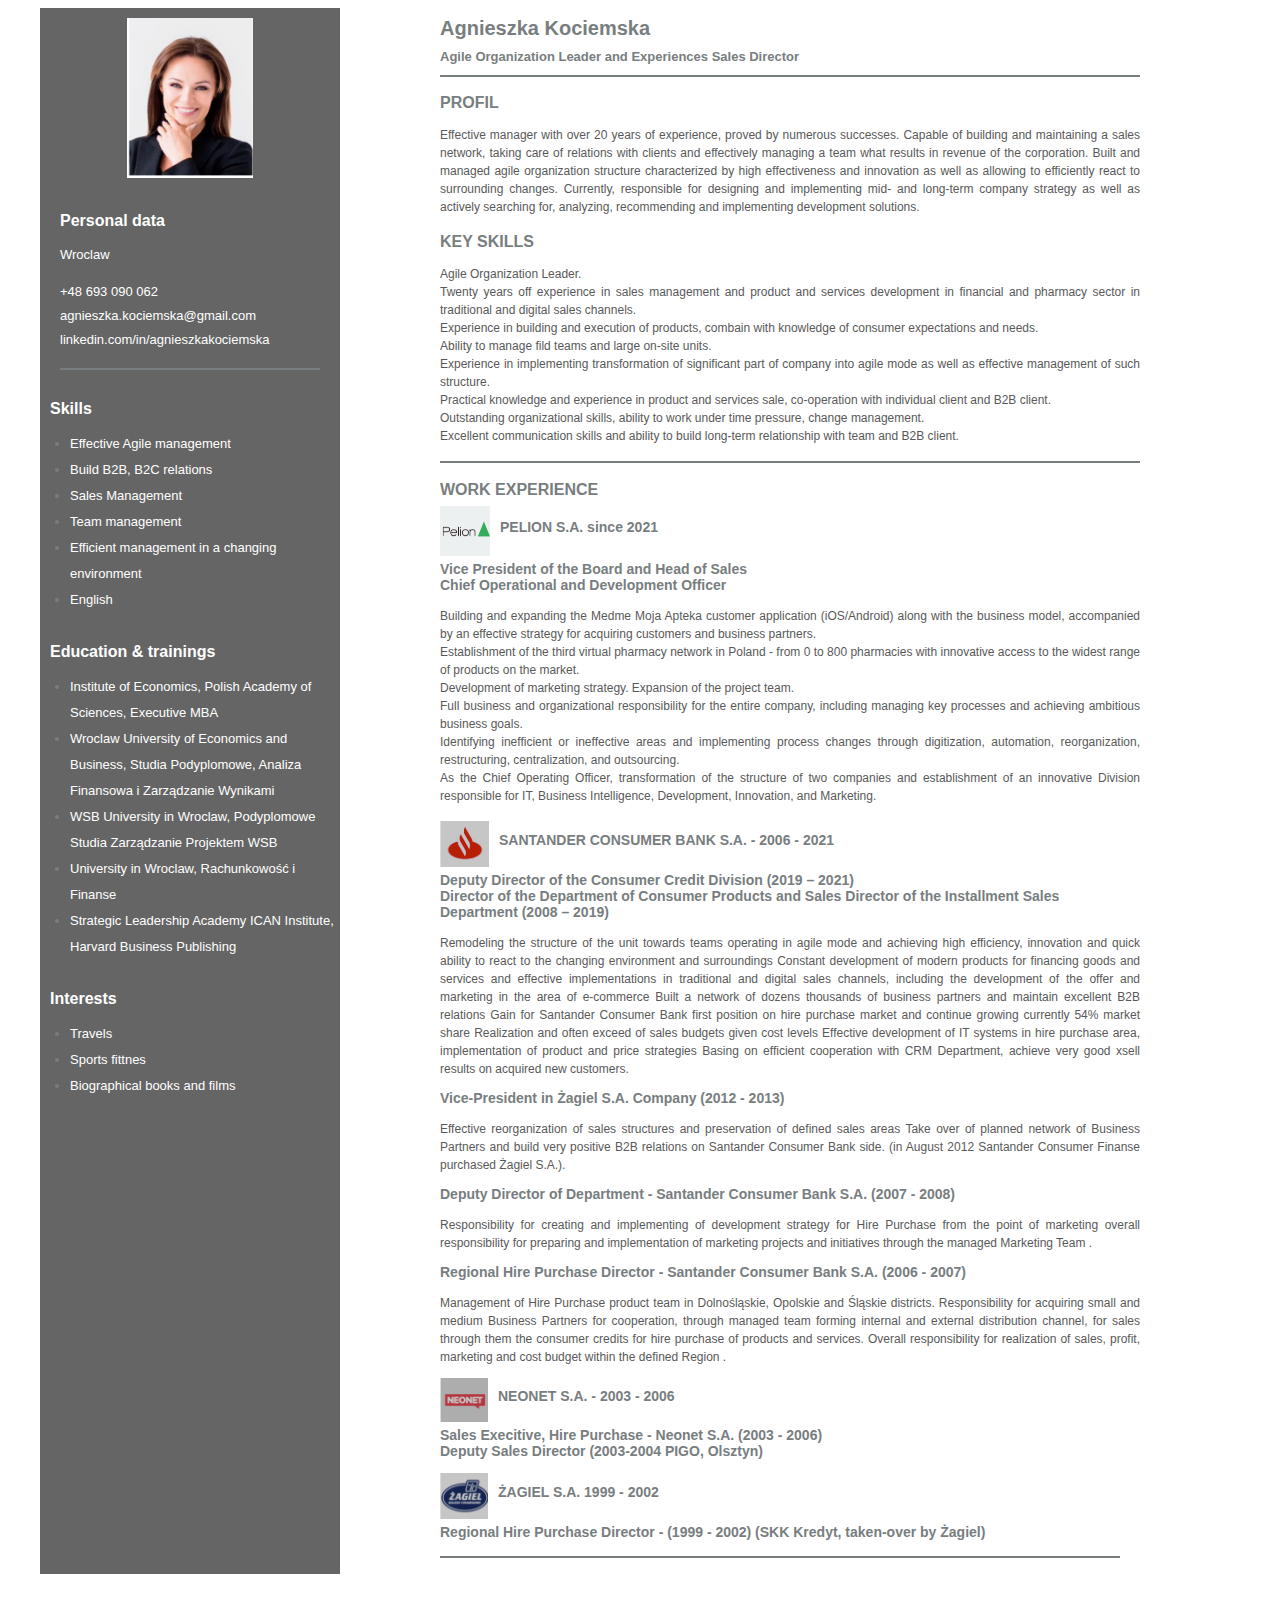
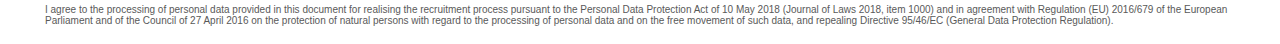
==== commit 1e90b9ec: "delete pharma and urtica" ====
--- a/index.html
+++ b/index.html
@@ -67,9 +67,11 @@
                 <h3 class="job-name">
                     Vice President of the Board and
 
-                    Head of Sales - Pharma Partner (since 2022)
+                    Head of Sales 
+                    <!-- - Pharma Partner (since 2022) -->
                     <br>
-                    Chief Operational and Development Officer - Urtica Sp. z o.o. (2021 - 2022)
+                    Chief Operational and Development Officer 
+                    <!-- - Urtica Sp. z o.o. (2021 - 2022) -->
                 </h3>
                 <p class="description">
 
